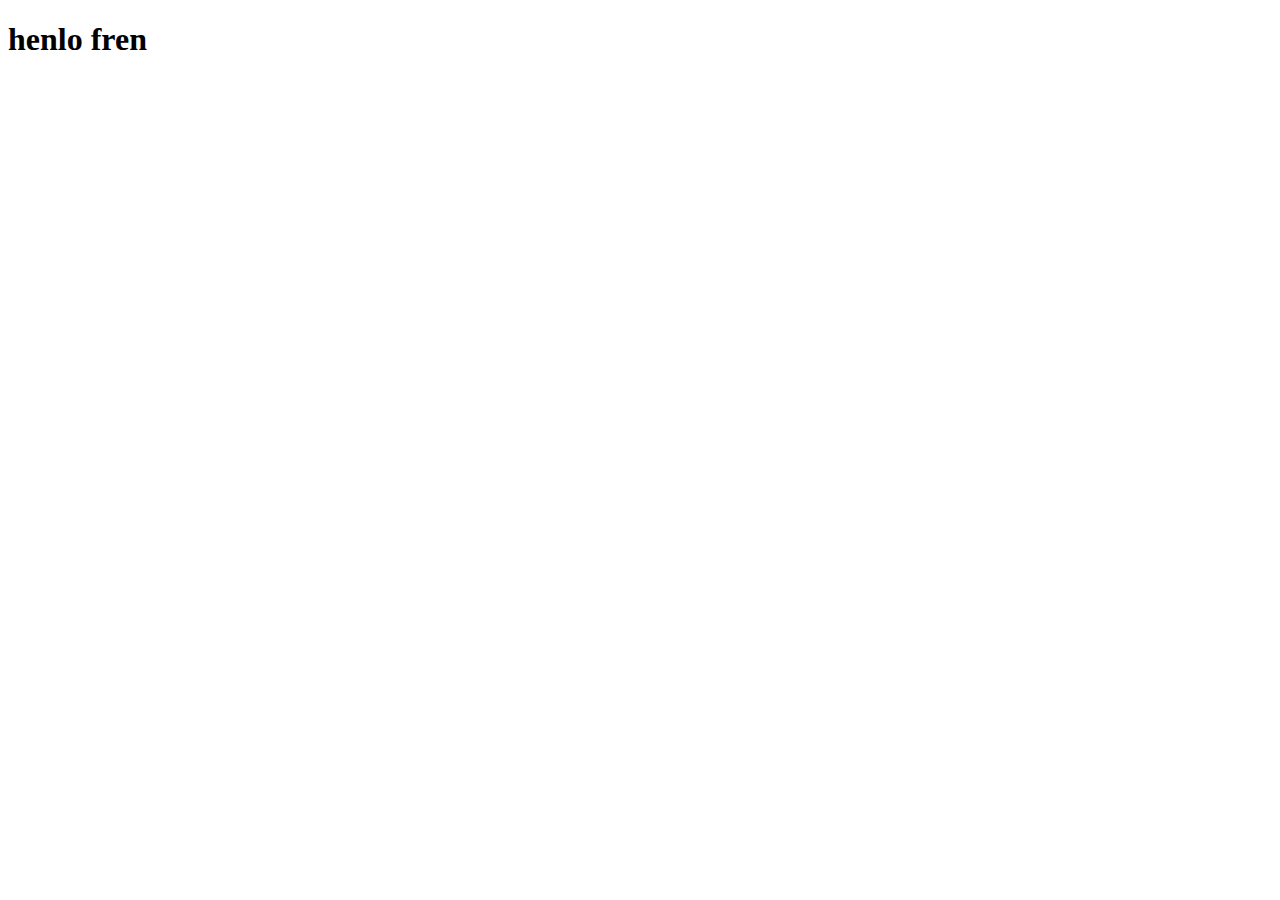
==== index.html @ 18f7527d "Initial" ====
﻿<!DOCTYPE html>

<html lang="en" xmlns="http://www.w3.org/1999/xhtml">
<head>
    <meta charset="utf-8" />
    <link rel="stylesheet" href="~/css/site.css" />
    <script src="~/js/site.js"></script>

    <title>Redwinter</title>
</head>
<body>
    <h1>henlo fren</h1>
</body>
</html>
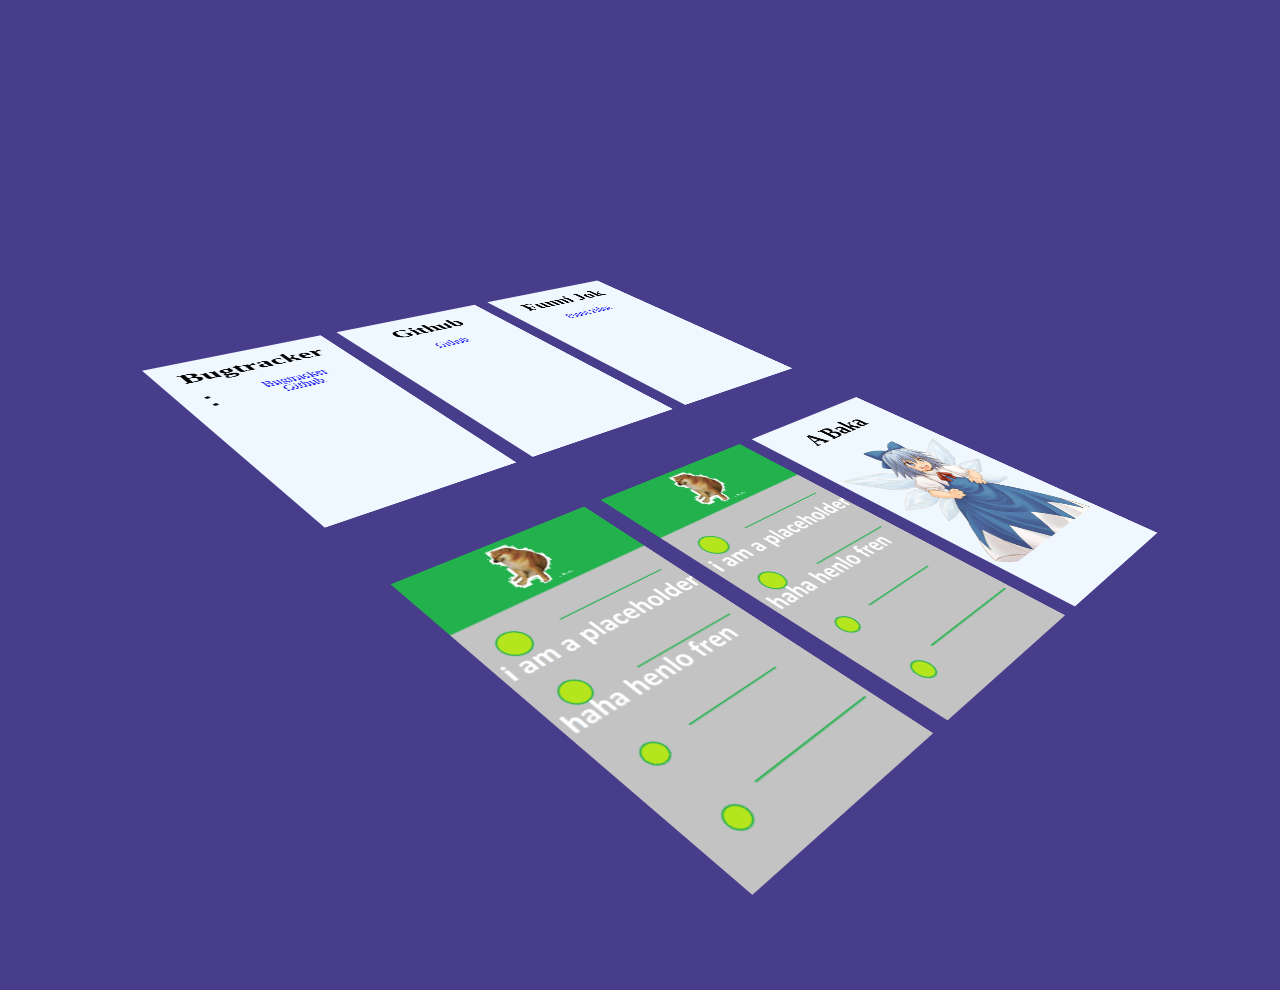
==== commit b8ae047e: "Create framework for cards" ====
--- a/index.html
+++ b/index.html
@@ -3,12 +3,58 @@
 <html lang="en" xmlns="http://www.w3.org/1999/xhtml">
 <head>
     <meta charset="utf-8" />
-    <link rel="stylesheet" href="~/css/site.css" />
-    <script src="~/js/site.js"></script>
+    <link rel="stylesheet" href="css/site.css" />
+    <script src="https://code.jquery.com/jquery-3.5.1.min.js" integrity="sha256-9/aliU8dGd2tb6OSsuzixeV4y/faTqgFtohetphbbj0=" crossorigin="anonymous"></script>
+    <script src="js/site.js">
+    </script>
 
     <title>Redwinter</title>
 </head>
 <body>
-    <h1>henlo fren</h1>
+    <div class="section">
+        <div class="container">
+            <div class="card">
+                <h1>Bugtracker</h1>
+                <ul>
+                    <li>
+                        <a href="http://redwinter-bugtracker.herokuapp.com/">Bugtracker</a>
+                    </li>
+                    <li>
+                        <a href="https://github.com/seichirino/bug-tracker">Github</a>
+                    </li>
+                </ul>
+            </div>
+            <div class="card">
+                <h1>Github</h1>
+
+                <a href="https://github.com/seichirino/">Github</a>
+            </div>
+            <div class="card">
+                <h1>Funni Jok</h1>
+
+                <a href="https://www.youtube.com/watch?v=mYmSgA6vzls">Funni video</a>
+            </div>
+            <div class="card">
+                <img src="img/card.png" alt="" />
+            </div>
+            <div class="card">
+                <img src="img/card.png" alt="" />
+            </div>
+            <div class="card">
+                <h1>A Baka</h1>
+
+                <img src="img/cirno.png" alt="" />
+            </div>
+
+
+        </div>
+    </div>
+
+
+
+
+
+
+
 </body>
 </html>--- a/css/site.css
+++ b/css/site.css
@@ -0,0 +1,44 @@
+﻿body {
+    margin: 0;
+    background-color: darkslateblue;
+}
+
+.section {
+    perspective: 1000px;
+}
+
+.container {
+    width: 700px;
+    margin: auto;
+    display: flex;
+    flex-wrap: wrap;
+    justify-content: center;
+    align-items: center;
+    height: 100vh;
+    transition: 1s;
+    transform: rotateX(55deg) rotateZ(-45deg) rotateY(10deg);
+    transform-style: preserve-3d;
+}
+
+.container-origin {
+    transform: rotate(0);
+}
+
+img {
+    max-width: 100%;
+    max-height: 100%;
+}
+
+.card {
+    background-color: aliceblue;
+    width: 200px;
+    text-align: center;
+    height: 355px;
+    margin: 10px;
+    transition: 0.5s;
+}
+
+    .card:hover {
+        cursor: pointer;
+        transform: translateZ(20px);
+    }
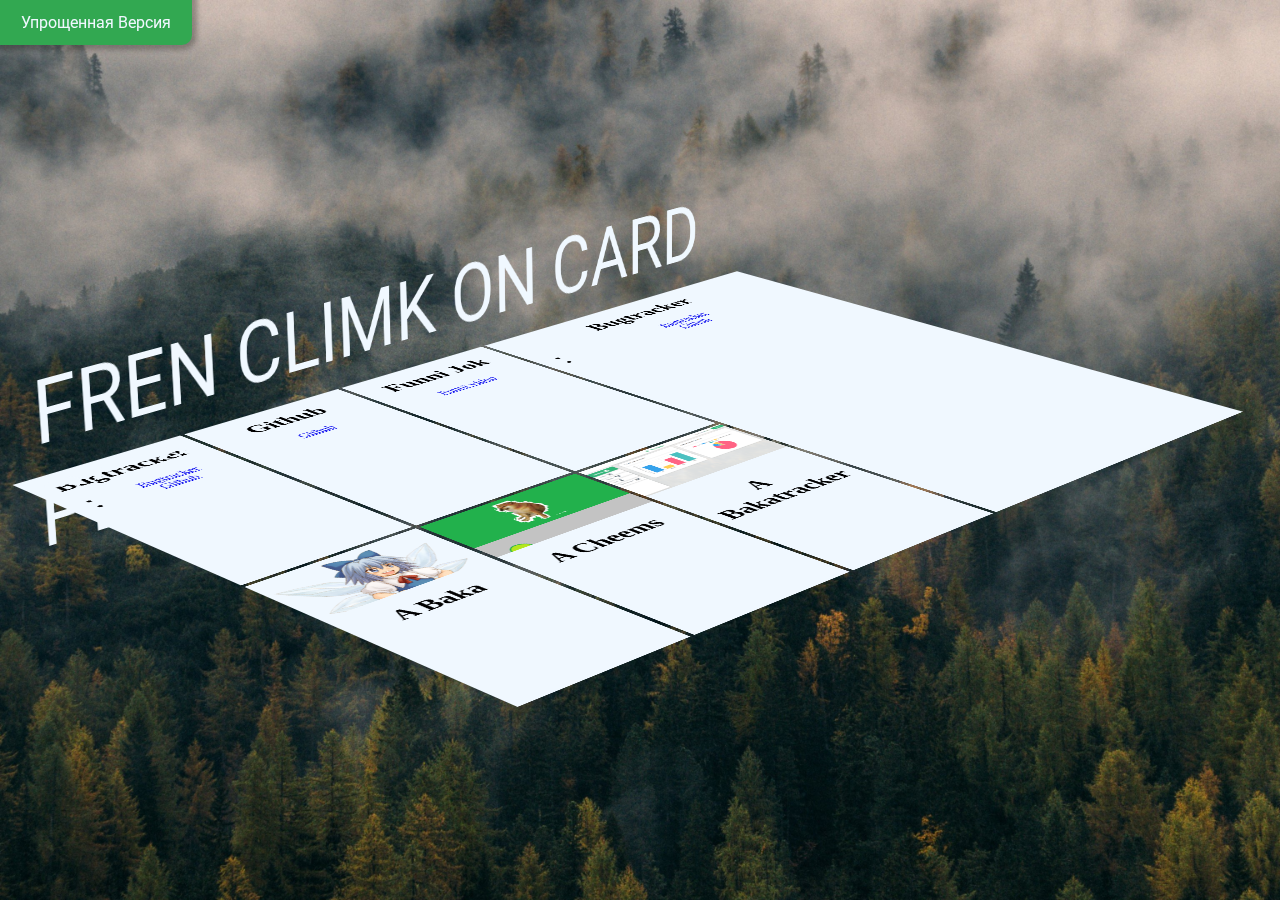
==== commit 42775a49: "Added Functionality" ====
--- a/index.html
+++ b/index.html
@@ -11,41 +11,72 @@
     <title>Redwinter</title>
 </head>
 <body>
+    <div class="logo">
+        <a href="#">Упрощенная Версия</a>
+    </div>
     <div class="section">
-        <div class="container">
-            <div class="card">
-                <h1>Bugtracker</h1>
-                <ul>
-                    <li>
-                        <a href="http://redwinter-bugtracker.herokuapp.com/">Bugtracker</a>
-                    </li>
-                    <li>
-                        <a href="https://github.com/seichirino/bug-tracker">Github</a>
-                    </li>
-                </ul>
+
+        <div class="container pointer">
+            <div class="help-text">
+                FREN CLIMK ON CARD PLZ!
             </div>
-            <div class="card">
-                <h1>Github</h1>
+            <div class="grid">
 
-                <a href="https://github.com/seichirino/">Github</a>
+                <div class="card glow">
+                    <h1>Bugtracker</h1>
+                    <ul>
+                        <li>
+                            <a href="http://redwinter-bugtracker.herokuapp.com/">Bugtracker</a>
+                        </li>
+                        <li>
+                            <a href="https://github.com/seichirino/bug-tracker">Github</a>
+                        </li>
+                    </ul>
+                </div>
+                <div class="card glow">
+                    <h1>Github</h1>
+
+                    <a href="https://github.com/seichirino/">Github</a>
+                </div>
+                <div class="card glow">
+                    <h1>Funni Jok</h1>
+
+                    <a href="https://www.youtube.com/watch?v=mYmSgA6vzls">Funni video</a>
+                </div>
+                <div class="big-card glow">
+                    <h1>Bugtracker</h1>
+                    <ul>
+                        <li>
+                            <a href="http://redwinter-bugtracker.herokuapp.com/">Bugtracker</a>
+                        </li>
+                        <li>
+                            <a href="https://github.com/seichirino/bug-tracker">Github</a>
+                        </li>
+                    </ul>
+                </div>
+                <div class="card glow">
+                    <div class="header">
+                        <img src="img/cirno.png" alt="" />
+
+                    </div>
+                    <h1>A Baka</h1>
+
+
+                </div>
+                <div class="card glow">
+                    <div class="header">
+                        <img src="img/card.png" alt="" />
+                    </div>
+                    <h1>A Cheems</h1>
+                </div>
+                <div class="card glow">
+                    <div class="header">
+                        <img src="img/bugtracker.png" alt="" />
+                    </div>
+                    <h1>A Bakatracker</h1>
+                </div>
+
             </div>
-            <div class="card">
-                <h1>Funni Jok</h1>
-
-                <a href="https://www.youtube.com/watch?v=mYmSgA6vzls">Funni video</a>
-            </div>
-            <div class="card">
-                <img src="img/card.png" alt="" />
-            </div>
-            <div class="card">
-                <img src="img/card.png" alt="" />
-            </div>
-            <div class="card">
-                <h1>A Baka</h1>
-
-                <img src="img/cirno.png" alt="" />
-            </div>
-
 
         </div>
     </div>
--- a/css/site.css
+++ b/css/site.css
@@ -1,44 +1,112 @@
-﻿body {
+﻿@import url('https://fonts.googleapis.com/css?family=Roboto&display=swap');
+
+body {
+    background-image:url("../img/bg.jpg");
+    background-size:cover;
     margin: 0;
-    background-color: darkslateblue;
+    overflow: hidden;
+    background-color: darkblue;
 }
 
 .section {
-    perspective: 1000px;
+    perspective: 3000px;
+
 }
 
 .container {
-    width: 700px;
     margin: auto;
-    display: flex;
-    flex-wrap: wrap;
-    justify-content: center;
-    align-items: center;
-    height: 100vh;
+    padding: 10vh;
+    height: 80vh;
+    width: 1000px;
     transition: 1s;
-    transform: rotateX(55deg) rotateZ(-45deg) rotateY(10deg);
+    transform: rotateX(70deg) rotateZ(-45deg) rotateY(0deg);
     transform-style: preserve-3d;
 }
+
 
 .container-origin {
     transform: rotate(0);
 }
 
+.pointer:hover {
+    cursor: pointer;
+}
+
 img {
     max-width: 100%;
-    max-height: 100%;
+}
+
+.big-card {
+    grid-column: span 2 / auto;
+    grid-row: span 2 / auto;
+    background-color: aliceblue;
+    text-align: center;
+    transition: 0.5s;
+    overflow: hidden;
+}
+
+.container-origin .big-card:hover {
+    z-index:1;
+}
+
+
+.grid {
+    width: 80vw;
+    height: 80vh;
+    display: grid;
+    grid-gap: 5px;
+    grid-template-columns: repeat(5,1fr);
+    grid-template-rows: repeat(2,2fr);
 }
 
 .card {
     background-color: aliceblue;
-    width: 200px;
     text-align: center;
-    height: 355px;
-    margin: 10px;
     transition: 0.5s;
+
+    overflow: hidden;
 }
 
-    .card:hover {
-        cursor: pointer;
-        transform: translateZ(20px);
+.glow:hover {
+    transform: translateZ(1px);
+    box-shadow: 0 0 10px 5px #fff9,
+        0 0 30px 10px #f0f9;
+}
+
+.header{
+    height:30%;
+    width:100%;
+    overflow:hidden;
+}
+
+.logo {
+    z-index: 1;
+    line-height: 5vh;
+    width: 15vw;
+    height: 5vh;
+    background-color: #32a851;
+    border-bottom-right-radius: 10px;
+    position: absolute;
+    top: 0;
+    left: 0;
+    text-align: center;
+    box-shadow: 0 0 5px 5px #0004;
+}
+    .logo a {
+        color: aliceblue;
+        font-family: 'Roboto',sans-serif;
+        text-decoration:none;
     }
+
+.help-text {
+    position: absolute;
+    color: aliceblue;
+    font-family: 'Roboto',sans-serif;
+    font-size: 10vh;
+    transform: rotateX(-90deg) translateZ(-60px) translateY(-30px);
+}
+
+.hidden{
+    visibility:hidden;
+}
+
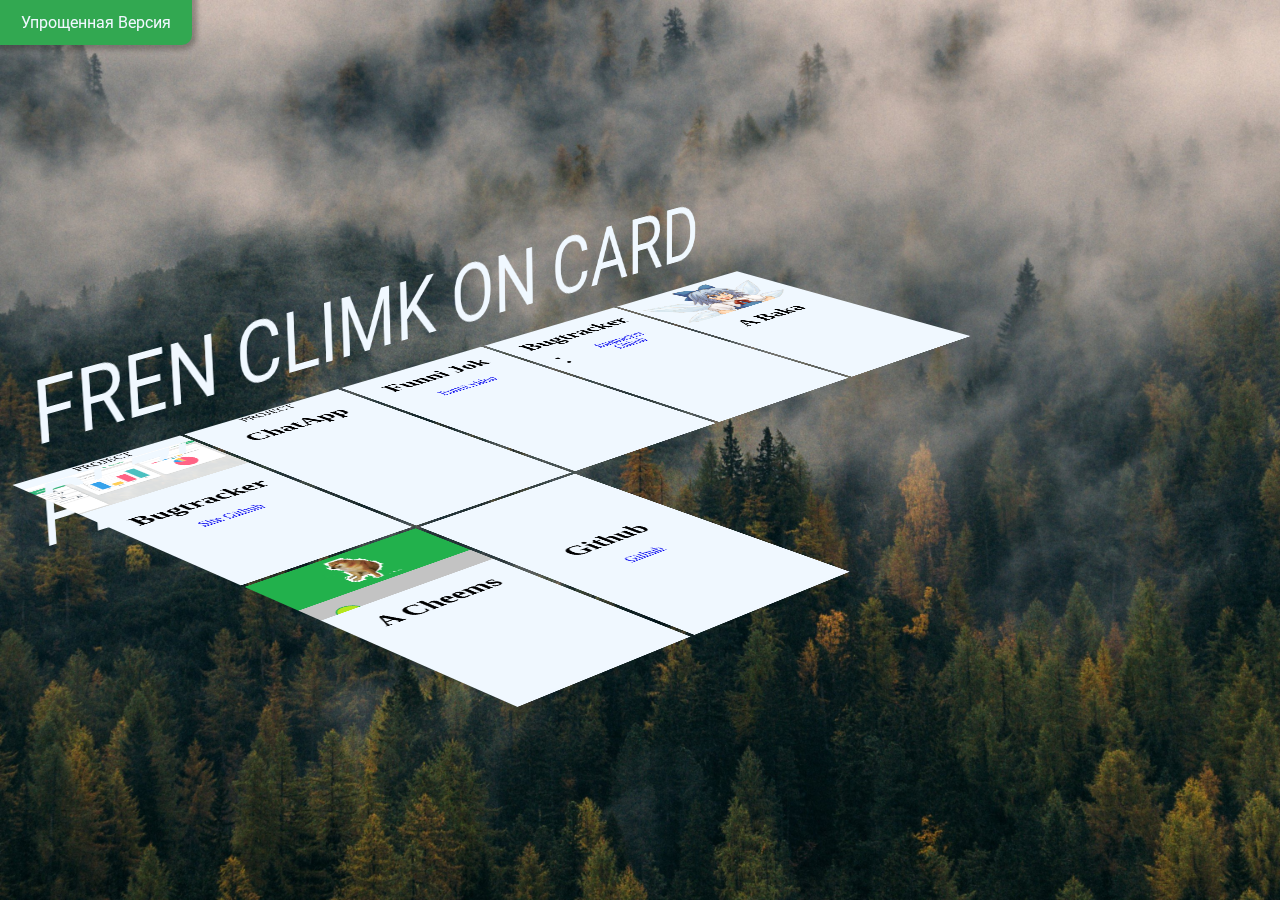
==== commit 5ad86e57: "Fix" ====
--- a/index.html
+++ b/index.html
@@ -3,16 +3,16 @@
 <html lang="en" xmlns="http://www.w3.org/1999/xhtml">
 <head>
     <meta charset="utf-8" />
-    <link rel="stylesheet" href="css/site.css" />
+    <link rel="stylesheet" type="text/css" href="css/site.css" />
     <script src="https://code.jquery.com/jquery-3.5.1.min.js" integrity="sha256-9/aliU8dGd2tb6OSsuzixeV4y/faTqgFtohetphbbj0=" crossorigin="anonymous"></script>
-    <script src="js/site.js">
-    </script>
+    <link rel="stylesheet" href="https://use.fontawesome.com/releases/v5.3.1/css/all.css" integrity="sha384-mzrmE5qonljUremFsqc01SB46JvROS7bZs3IO2EmfFsd15uHvIt+Y8vEf7N7fWAU" crossorigin="anonymous" />
+    <script src="js/site.js"></script>
 
     <title>Redwinter</title>
 </head>
 <body>
-    <div class="logo">
-        <a href="#">Упрощенная Версия</a>
+    <div class="logo ">
+        <a class="visible" href="mobile.html">Упрощенная Версия</a>
     </div>
     <div class="section">
 
@@ -21,29 +21,32 @@
                 FREN CLIMK ON CARD PLZ!
             </div>
             <div class="grid">
+                <div class="card glow">
+                    <div class="tag">PROJECT</div>
+                    <div class="header">
+                        <img src="img/bugtracker.png" alt="" />
+                    </div>
+                    <h1>Bugtracker</h1>
+                    <div class="footer">
+                        <div class="buttons-grid">
+                            <a class="button" href="http://redwinter-bugtracker.herokuapp.com"><i class="far fa-window-maximize"></i> Site</a>
+                            <a class="button" href="https://github.com/seichirino/bug-tracker"><i class="fab fa-github"></i> Github</a>
+                        </div>
+                    </div>
+                </div>
 
                 <div class="card glow">
-                    <h1>Bugtracker</h1>
-                    <ul>
-                        <li>
-                            <a href="http://redwinter-bugtracker.herokuapp.com/">Bugtracker</a>
-                        </li>
-                        <li>
-                            <a href="https://github.com/seichirino/bug-tracker">Github</a>
-                        </li>
-                    </ul>
-                </div>
-                <div class="card glow">
-                    <h1>Github</h1>
+                    <div class="tag">PROJECT</div>
 
-                    <a href="https://github.com/seichirino/">Github</a>
+                    <h1>ChatApp</h1>
+
                 </div>
                 <div class="card glow">
                     <h1>Funni Jok</h1>
 
                     <a href="https://www.youtube.com/watch?v=mYmSgA6vzls">Funni video</a>
                 </div>
-                <div class="big-card glow">
+                <div class="card big glow">
                     <h1>Bugtracker</h1>
                     <ul>
                         <li>
@@ -71,9 +74,12 @@
                 </div>
                 <div class="card glow">
                     <div class="header">
-                        <img src="img/bugtracker.png" alt="" />
+                        <img src="img/github.png" alt="" />
                     </div>
-                    <h1>A Bakatracker</h1>
+                    <h1>Github</h1>
+                    <div class="footer">
+                            <a class="button" href="http://github.com/seichirino"><i class="fab fa-github"></i> Github</a>
+                    </div>
                 </div>
 
             </div>
